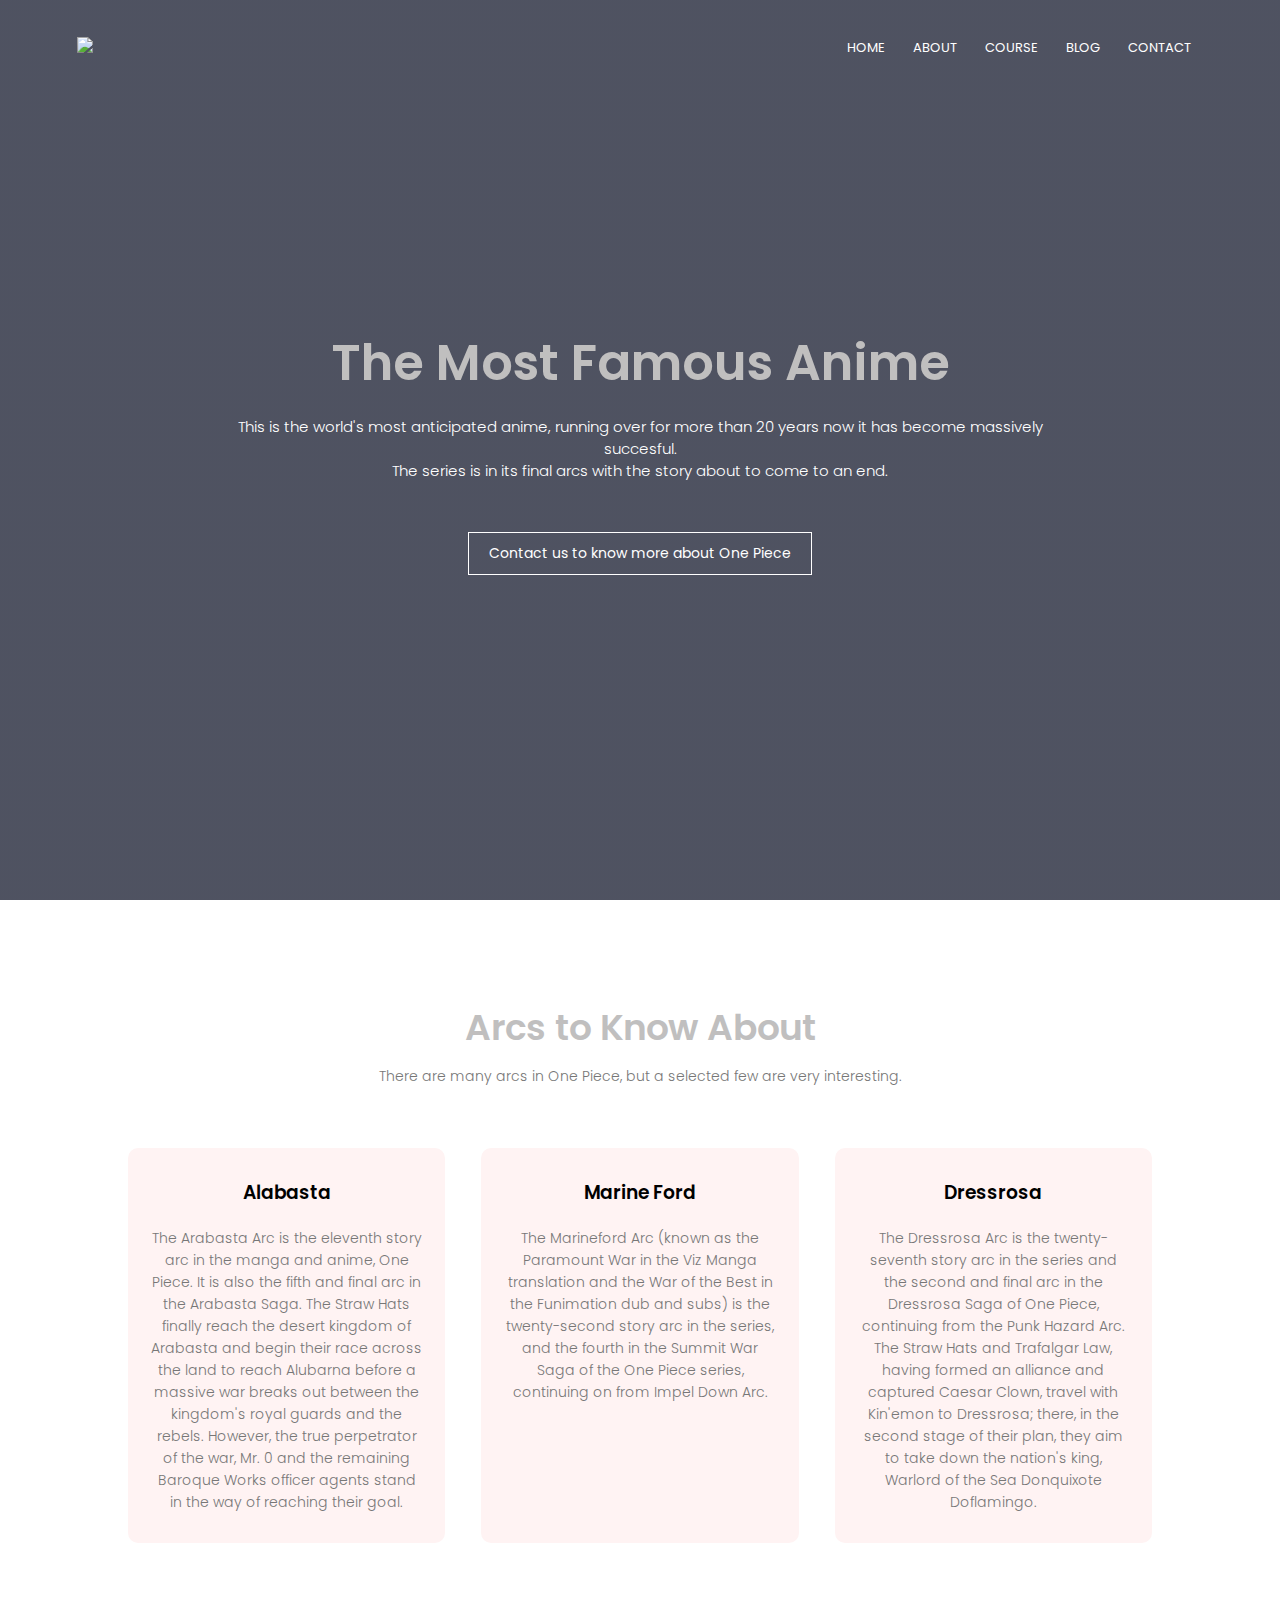
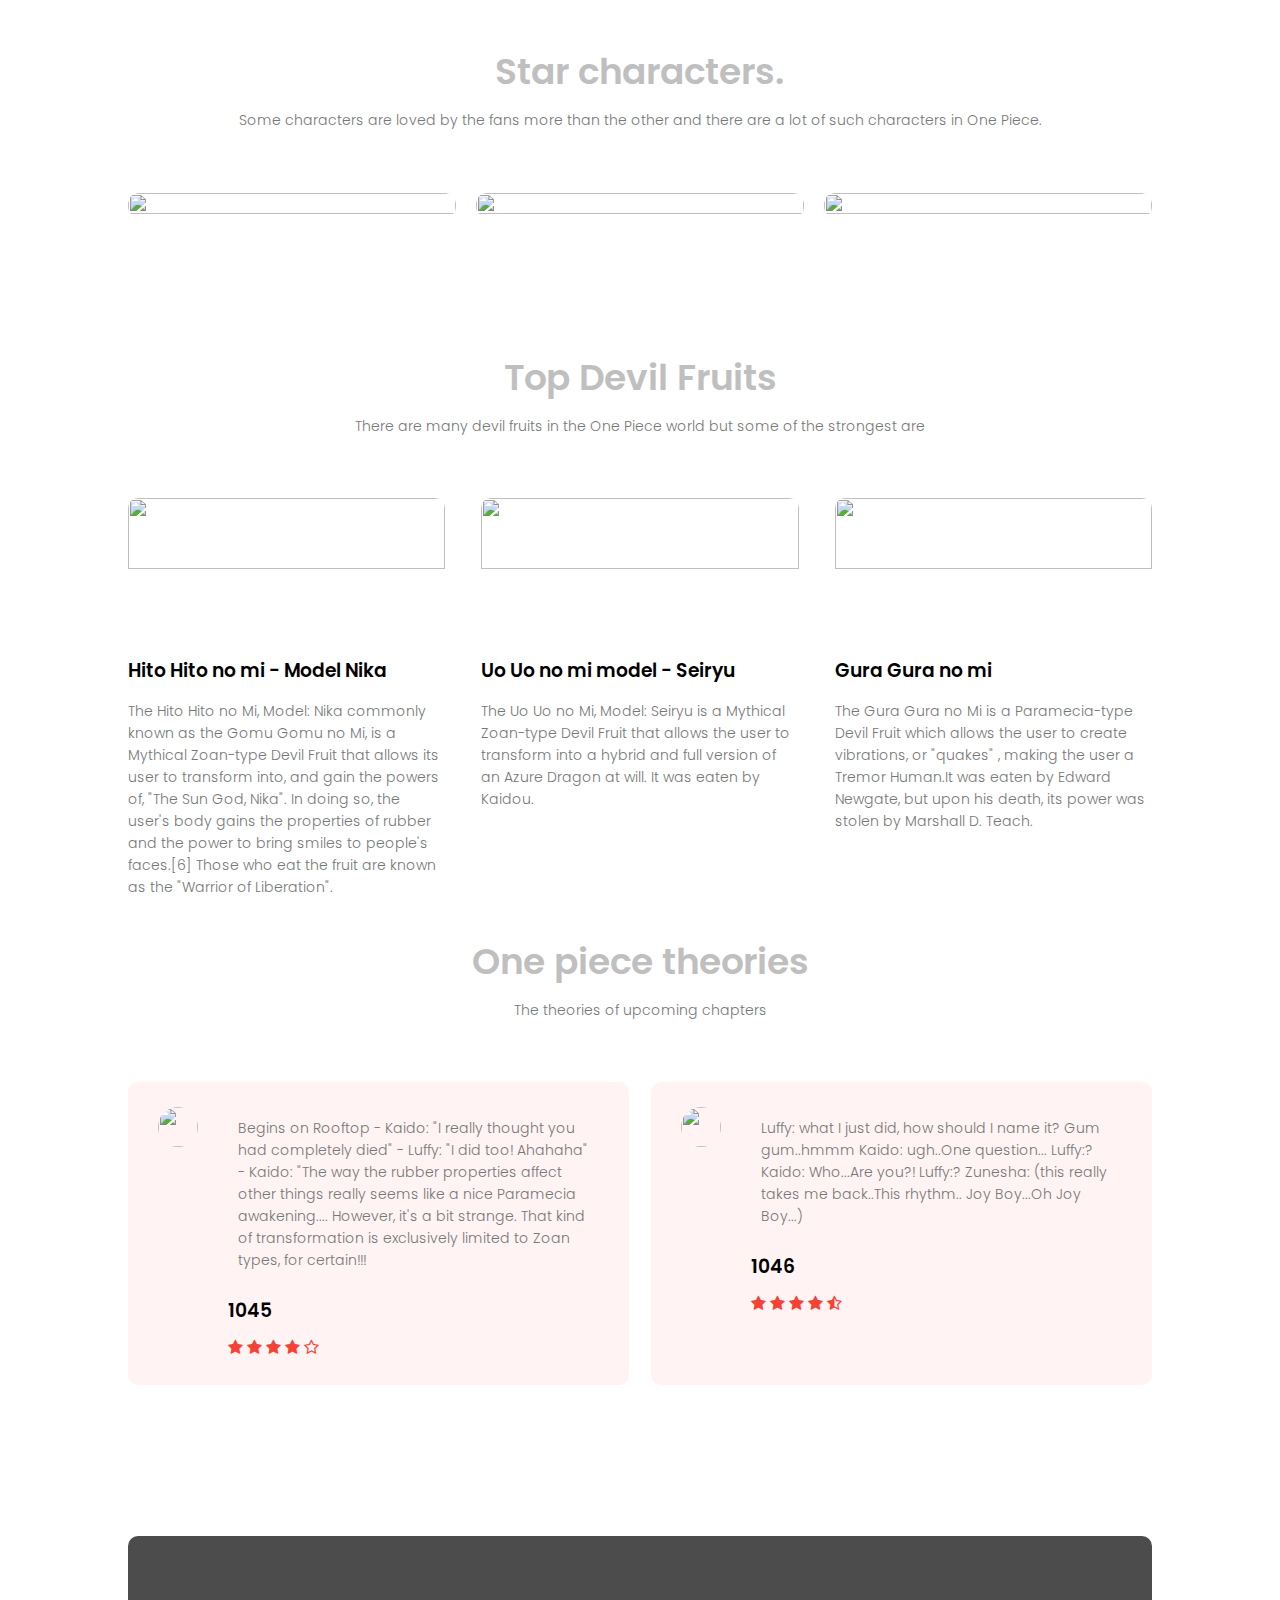
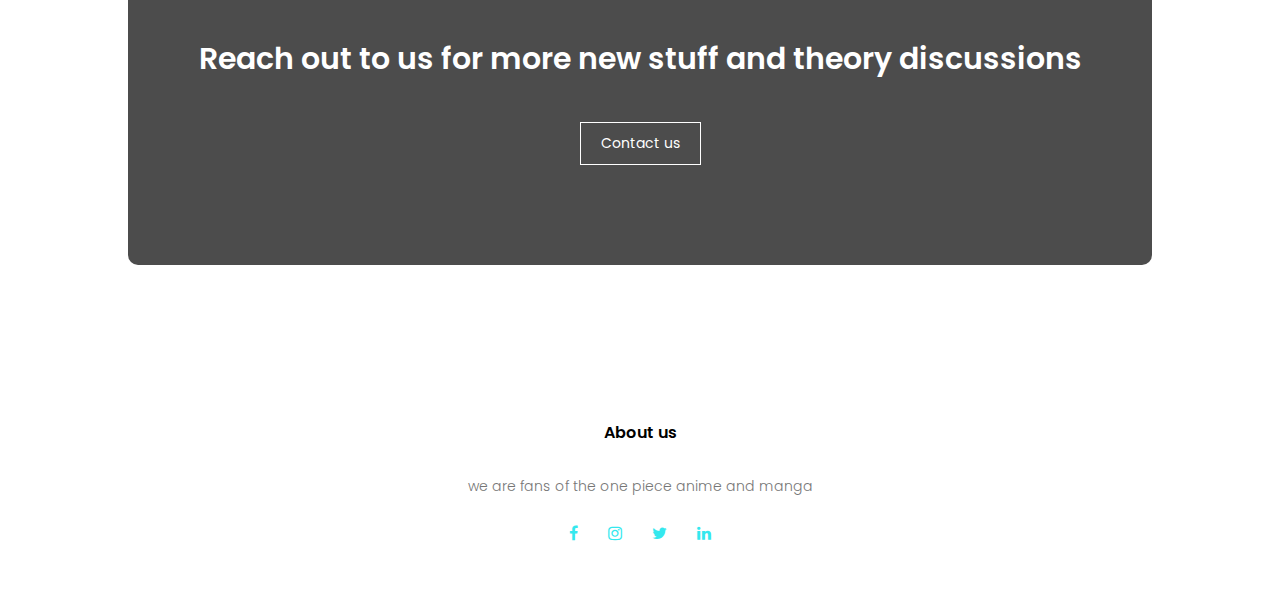
==== Index.html @ f1627eb2 "Add files via upload" ====
<!DOCTYPE html>
<html>
<head>
    <meta name="viewport" content="with=device-width, intial-scale = 1.0">
    <title> One Piece - The Mega Anime </title>
    <link rel="stylesheet" href="Style.css">
    <link rel="preconnect" href="https://fonts.googleapis.com">
    <link rel="preconnect" href="https://fonts.gstatic.com" crossorigin>
    <link href="https://fonts.googleapis.com/css2?family=Poppins:wght@100;200;300;400;600;700&display=swap" rel="stylesheet">
    <link rel="stylesheet" href="https://stackpath.bootstrapcdn.com/font-awesome/4.7.0/css/font-awesome.min.css">
</head>
<body>
   <section class="header">
       <nav>
           <a href="Index.html"><img src="Images/One.png"</a>
           <div class="nav-links" id="navLinks">
            <i class="fa fa-times" onclick="hidemenu()"></i>
               <ul>
                   <li><a href="">HOME</a></li>
                   <li><a href="">ABOUT</a></li>
                   <li><a href="">COURSE</a></li>
                   <li><a href="">BLOG</a></li>
                   <li><a href="">CONTACT</a></li>
                   
               </ul>
           </div>
           <i class="fa fa-bars" onclick="showmenu()"></i>
         </nav>
    <div class="text-box">
        <h1>The Most Famous Anime</h1>
        <p> This is the world's most anticipated anime, running over for more
            than 20 years now it has become massively succesful.<br> The series is in its 
            final arcs with the story about to come to an end.
        </p>
        <a href="" class="hero-btn">Contact us to know more about One Piece</a>
    </div>

   </section>

   <!-- course -->

<section class="course">
<h1> Arcs to Know About </h1>
<p> There are many arcs in One Piece, but a selected few are very interesting.</p>

<div class="row">
    <div class="course-col">
        <h3>Alabasta</h3>
        <p> 
            The Arabasta Arc is the eleventh story arc in the manga and anime, One Piece. 
            It is also the fifth and final arc in the Arabasta Saga.
The Straw Hats finally reach the desert kingdom of Arabasta and begin their
race across the land to reach Alubarna before a massive war breaks out between the kingdom's royal guards and the rebels. However, the true perpetrator of the war, Mr. 0 and the remaining Baroque Works officer agents stand in the way of reaching their goal.

        </p>
</div>

<div class="course-col">
    <h3>Marine Ford</h3>
    <p> The Marineford Arc (known as the Paramount War in the Viz Manga translation 
        and the War of the Best in the Funimation dub and subs) is the twenty-second story 
        arc in the series, and the fourth in the Summit War Saga of the One Piece series, continuing
         on from Impel Down Arc.

        
    </p>


</div>

<div class="course-col">
    <h3>Dressrosa</h3>
    <p> The Dressrosa Arc is the twenty-seventh story arc in the series and the
         second and final arc in the Dressrosa Saga of One Piece, continuing from 
         the Punk Hazard Arc.

        The Straw Hats and Trafalgar Law, having formed an alliance and captured Caesar Clown,
         travel with Kin'emon to Dressrosa; there, in the second stage of their plan, they aim 
         to take down the nation's king, Warlord of the Sea Donquixote Doflamingo.
        
       
        
    </p>


</div>

</div>
</section>

<!-------campus------->
<section class="campus">
    <h1>Star characters. </h1>
    <p> Some characters are loved by the fans
         more than the other and there are a lot of such characters in One Piece.</p>
     <div class="row">
         <div class="campus-col">
             <img src = "Images/luffy.jpg">
             <div class="layer">
                 <h3>Monkey D Luffy</h3>
             </div>

         </div>
         <div class="campus-col">
            <img src = "Images/zoro.jpg">
            <div class="layer">
                <h3>Pirate Hunter Zoro</h3>
            </div>

        </div>
        <div class="campus-col">
            <img src = "Images/shanks.jpg">
            <div class="layer">
                <h3>Red Haired Shanks</h3>
            </div>

        </div>
     </div>    
</section>

<!-------Facilities-->
<section class="facilities">
    <h1> Top Devil Fruits</h1>
    <p>There are many devil fruits in the One Piece world but some of the strongest are </p>
    <div class="row">
        <div class="facilities-col">
            <img src = "Images/hito.png">
            <h3>Hito Hito no mi - Model Nika</h3>
            <p>The Hito Hito no Mi, Model: Nika commonly known as the 
                 Gomu Gomu no Mi, is a Mythical Zoan-type Devil Fruit that allows its user to 
                 transform into, and gain the powers of, "The Sun God, Nika". In doing so,
                  the user's body gains the properties of rubber and the power to bring smiles
                   to people's faces.[6] Those who eat the fruit are known as the "Warrior of
                    Liberation". </p>
        </div>
        <div class="facilities-col">
            <img src = "Images/uouo.jpg">
            <h3>Uo Uo no mi model - Seiryu</h3>
            <p>The Uo Uo no Mi, Model: Seiryu is a Mythical Zoan-type Devil Fruit that allows the user to
                 transform into a hybrid and full version of an Azure Dragon at will. It was eaten by Kaidou.</p>
        </div>
        <div class="facilities-col">
            <img src = "Images/gura.webp">
            <h3>Gura Gura no mi</h3>
            <p>The Gura Gura no Mi is a Paramecia-type Devil Fruit which allows the user to create vibrations, or "quakes"
                , making the user a Tremor Human.It was eaten by 
                Edward Newgate, but upon his death, its power was stolen by Marshall D. Teach.</p>
        </div>
    </div>
</section>

<!-------Testimonials------->

<section class="testimonials">
    <h1>One piece theories</h1>
    <p> The theories of upcoming chapters</p>
    <div class="row">
        <div class="testimonial-col">
            <img src="Images/24.jpg">
            <div>
                <p> Begins on Rooftop

                    - Kaido: "I really thought you had completely died"
                    
                    - Luffy: "I did too! Ahahaha"
                    
                    - Kaido: "The way the rubber properties affect other things really seems
                     like a nice Paramecia awakening.... However, it's a bit strange. That kind
                      of transformation is exclusively limited to Zoan types, for certain!!!</p>
                      <h3> 1045 </h3>
                    <i class="fa fa-star"></i>
                    <i class="fa fa-star"></i>
                    <i class="fa fa-star"></i>
                    <i class="fa fa-star"></i>
                    <i class="fa fa-star-o"></i>
            </div>
        </div>
        <div class="testimonial-col">
            <img src="Images/25.jpg">
            <div>
                <p>Luffy: what I just did, how should I name it? Gum gum..hmmm

                    Kaido: ugh..One question...
                    
                    Luffy:?
                    
                    Kaido: Who...Are you?!
                    
                    Luffy:?
                    
                    Zunesha: (this really takes me back..This rhythm.. Joy Boy...Oh Joy Boy...) </p>
                      <h3> 1046 </h3>
                    <i class="fa fa-star"></i>
                    <i class="fa fa-star"></i>
                    <i class="fa fa-star"></i>
                    <i class="fa fa-star"></i>
                    <i class="fa fa-star-half-o"></i>
            </div>
        </div>
    </div>

</section>

<!--call to action-->
<section class="cta">
    <h1> Reach out to us for more new stuff and theory discussions</h1>
    <a href="" class="hero-btn">Contact us </a>
</section>

<section class="footer">
  <h4>About us</h4>
  <p>we are fans of the one piece anime and manga</p>
  <div class="icons">
    <i class="fa fa-facebook"></i>
    <i class="fa fa-instagram"></i>
    <i class="fa fa-twitter"></i>
    <i class="fa fa-linkedin"></i>
  </div>
</section>

<!-- ----javascript for toggle menu---- -->
<script>
     var navLinks = document.getElementById("navLinks");
     function showmenu(){
         navLinks.style.right="0";}
    function hidemenu(){
         navLinks.style.right="-200px";}
</script>
</body>
</html>
---- Style.css ----
*{
    margin: 0;
    padding: 0;
    font-family:'Poppins', sans-serif;
}
.header{
    min-height: 100vh;
    width:100%;
    background-image: linear-gradient(rgba(4,9,30,0.7),rgba(4,9,30,0.7)), url("Images/31.jpg");
    background-position: sticky;
    background-attachment: fixed;
    background-size: cover;
    position: relative;

}
nav{
    display: flex;
    padding: 2% 6%;
    justify-content: space-between;
    align-items: center;
}
nav img{
    width: 150px;
}
nav-links{
    flex: 1;
    text-align: right;
}
.nav-links ul li { 
    list-style: none;
    display: inline-block;
    padding: 8px 12px;
    position: relative;   
}

.nav-links ul li a{
    color: #fff;
    text-decoration: none;
    font-size: 13px;
}

.nav-links ul li::after{
    content: "";
    width: 0%;
    height: 2px;
    background: #f44336;
    display: block;
    margin: auto;
    transition: 0.5s;
}
.nav-links ul li:hover::after{
    width: 80%;
}
.text-box{
    width: 70%;
    color: #fff;
    position: absolute;
    top: 50%;
    left: 50%;
    transform: translate(-50%,-50%);
    text-align: center;
}
.text-box h1{
    font-size: 50px;
}
.text-box p {
    margin: 5px 0 40px;
    font-size: 15px;
    color: #fff;

}

.hero-btn {
    display: inline-block;
    text-decoration: none;
    color: #fff;
    border: 1px solid #fff;
    padding: 10px 20px;
    font-size: 14px;
    background: transparent;
    position: relative;
    cursor: pointer;
}
.hero-btn:hover{
    border: 1px solid #34e8ee;
    background: #34e8ee; 
    transition: 1s;
    color: black;
}
nav .fa{
    display: none;
}

@media(max-width: 700px){
    .text-box h1{
        font-size: 20px;
    }
    .nav-links ul li{
        display: block;
    }
    .nav-links{
        position: absolute;
        background: #34e8ee;
        height: 100vh;
        width: 200px;
        top: 0;
        right:-200px;
        text-align: left;
        z-index: 2;
        transition: 1s;
    }
    nav .fa {
        display: block;
        color: #fff;
        margin: 10px;
        font-size: 22px;
        cursor: pointer;
        
    }
    .nav-links ul{
        padding: 30px;
    }
}
/* -----course----- */
.course{
    width: 80%;
    margin: auto;
    text-align: center;
    padding-top: 100px;
}
h1{
    font-size: 36px;
    font-weight: 600;
    color: rgb(192, 191, 191);
}

p{
    color: #777;
    font-size: 14px;
    font-weight: 300;
    line-height: 22px;
    padding: 10px;
}
.row{
    margin-top: 5%;
    display: flex;
    justify-content: space-between;
}
.course-col{
    flex-basis: 31%;
    background: #fff3f3;
    border-radius: 10px;
    margin-bottom: 5%;
    padding: 20px 12px;
    box-sizing: border-box;
    transition: 1s;

}
h3{
    text-align: center;
    font-weight: 600;
     margin: 10px 0;

}
.course-col:hover{
    box-shadow:0 0 20px 0px rgba(0,0,0,0.4) ;
}
@media(max-width:700px){
    .row{
        flex-direction: column;
    }
}

/* campus */
.campus{
    width: 80%;
    margin: auto;
    text-align: center;
    padding-top: 50px;

}
.campus-col{
    flex-basis: 32%;
    border-radius: 10px;
    margin-bottom: 30px;
    position: relative;
    overflow: hidden;
}
.campus-col img{
    width: 100%;
    height:90%;
    display: block;
    border-radius: 10px;
}

.layer{
    background: transparent;
    height: 90%;
    width: 100%;
    position:absolute;
    top: 0;
    left: 0;
    transition: 1s;
}
.layer:hover{
    background: rgba(32, 234, 241, 0.671);
}
.layer h3{
    width: 100%;
    font-weight: 500;
    color: #fff;
    font-size: 26px;
    bottom: 0;
    left:50%;
    transform:translate(-50%);
    position: absolute;
    opacity: 0;
    transition: 1s;

}
.layer:hover h3{
     bottom: 49%;
     opacity: 1;
}
/* Facilities */
.facilities{
    width: 80%;
    margin:auto;
    text-align: center;
    padding-top: 100px;
}
.facilities-col{
    flex-basis: 31%;
    border-radius: 10px;
    margin-bottom: 5%;
    text-align: left;
}
.facilities-col img {
    width: 100%;
    height:50%;
    border-radius: 10px;
}
.facilities-col p{
    padding: 0;
}
.facilities-col h3{
    margin-top: 16px;
    margin-bottom: 15px;
    text-align: left;
}
/* testimonial */

.testimonials {
    width: 80%;
    margin: auto;
    padding-top: 100px;
    text-align: center;

}
.testimonial-col{
    flex-basis: 44%;
    border-radius: 10px;
    margin-bottom: 5%;
    text-align: left;
    background: #fff3f3;
    padding: 25px;
    cursor: pointer;
    display: flex;
    
}
.testimonial-col img{
    height: 40px;
    width: 40px;
    margin-left: 5px;
    margin-right: 30px;
    border-radius: 50%;

}
.testimonials-col p{
    padding: 0;
}
.testimonial-col h3{
    margin-top: 15px;
    text-align: left;

}
.testimonial-col .fa{
    color: #f44336;
}
@media(max-width:700px)
{
    .testimonial-col img{
        margin-left: 0px;
        margin-right: 15px;
    }
}

/* call to action */
.cta{
        margin: 100px auto;
        width: 80%;
        background-image: linear-gradient(rgba(0,0,0,0.7),rgba(0,0,0,0.7)),url(Images/33.jpg);
        background-position: center;
        background-size: cover;
        border-radius: 10px;
        text-align: center;
        padding: 100px 0;
    }
    .cta h1{
        color: #fff;
            margin-bottom: 40px;
            font-size: 30px;
            padding: 0;
    }
    @media(max-width: 700px){
        .cta h1{
            font-size: 24px;
        }
    }

    .footer{
        width: 100%;
        text-align: center;
        padding: 30px 0;
    }

    .footer h4{
        margin-top: 25px;
        margin-bottom: 20px;
        font-weight: 600;
    }
    .icons .fa {
        color: #34e8ee;
        margin: 0 13px;
        cursor: pointer;
        padding: 18px 0;
         
    }
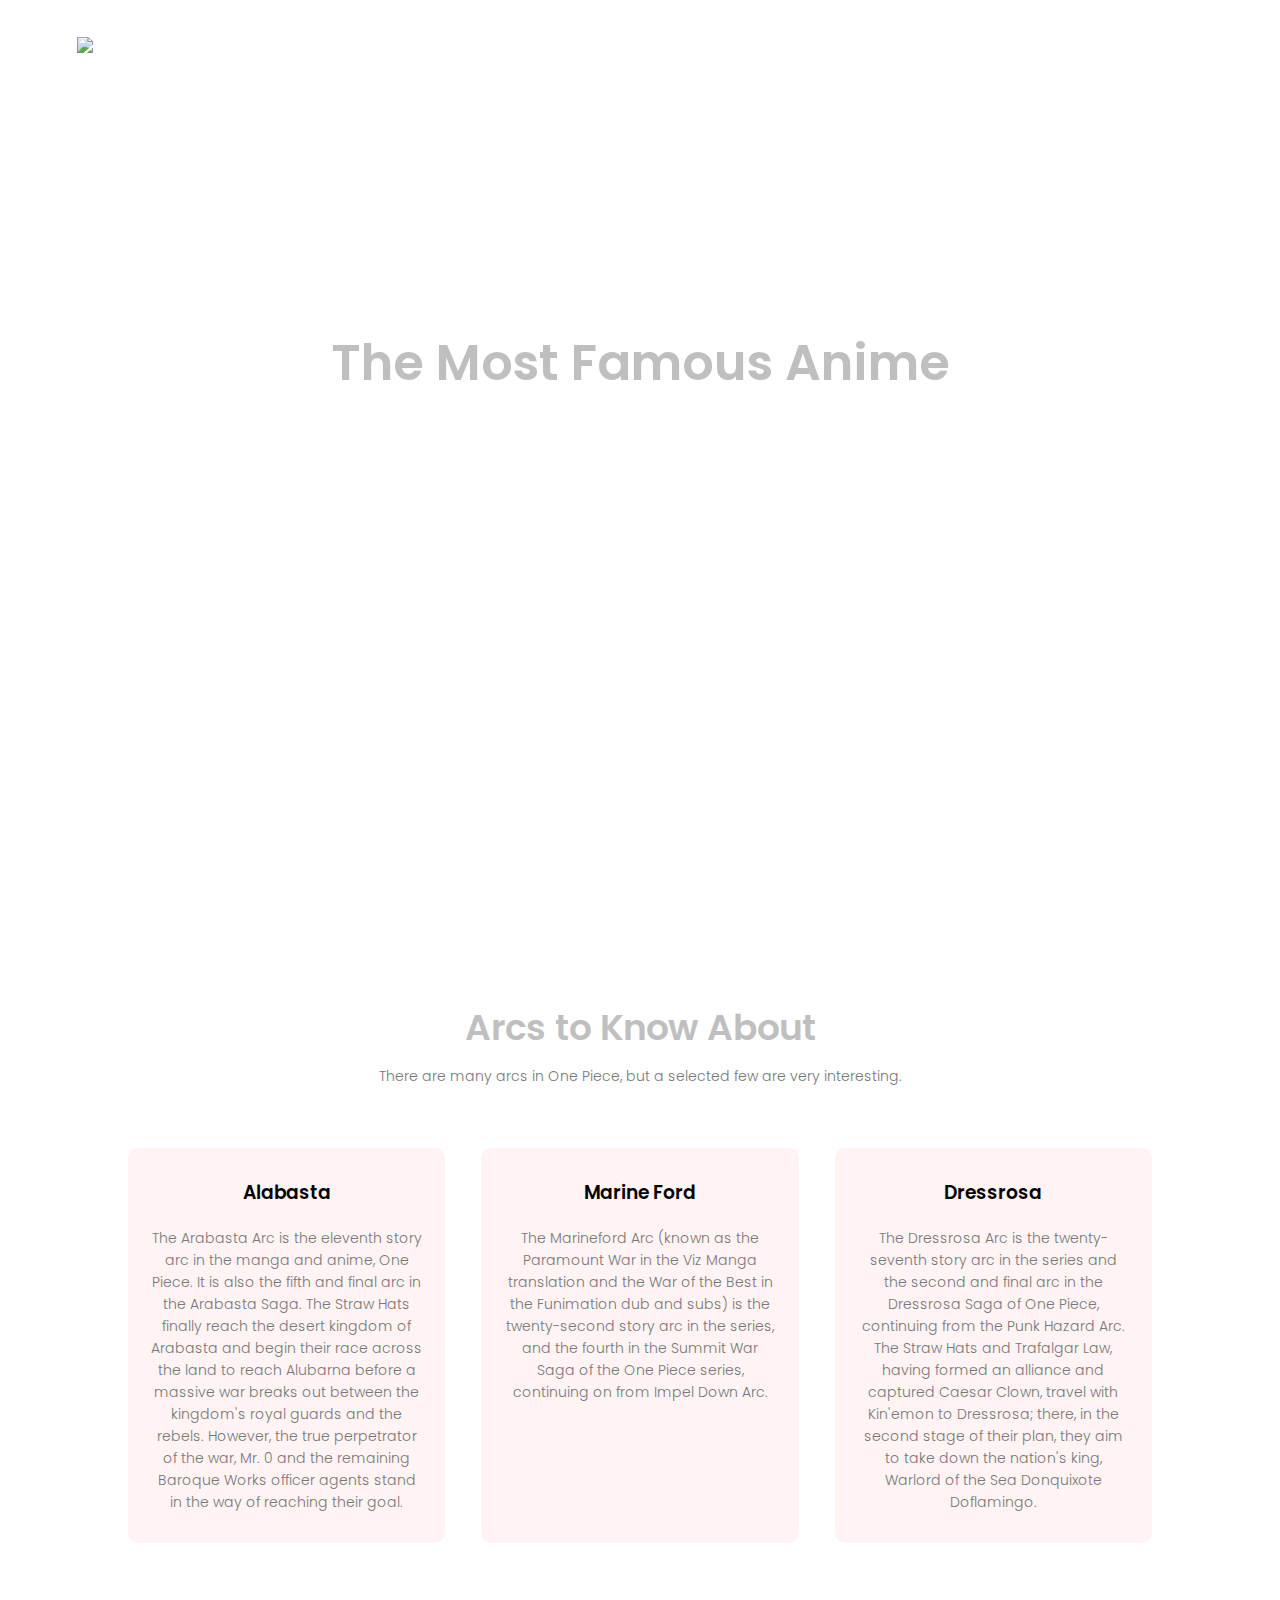
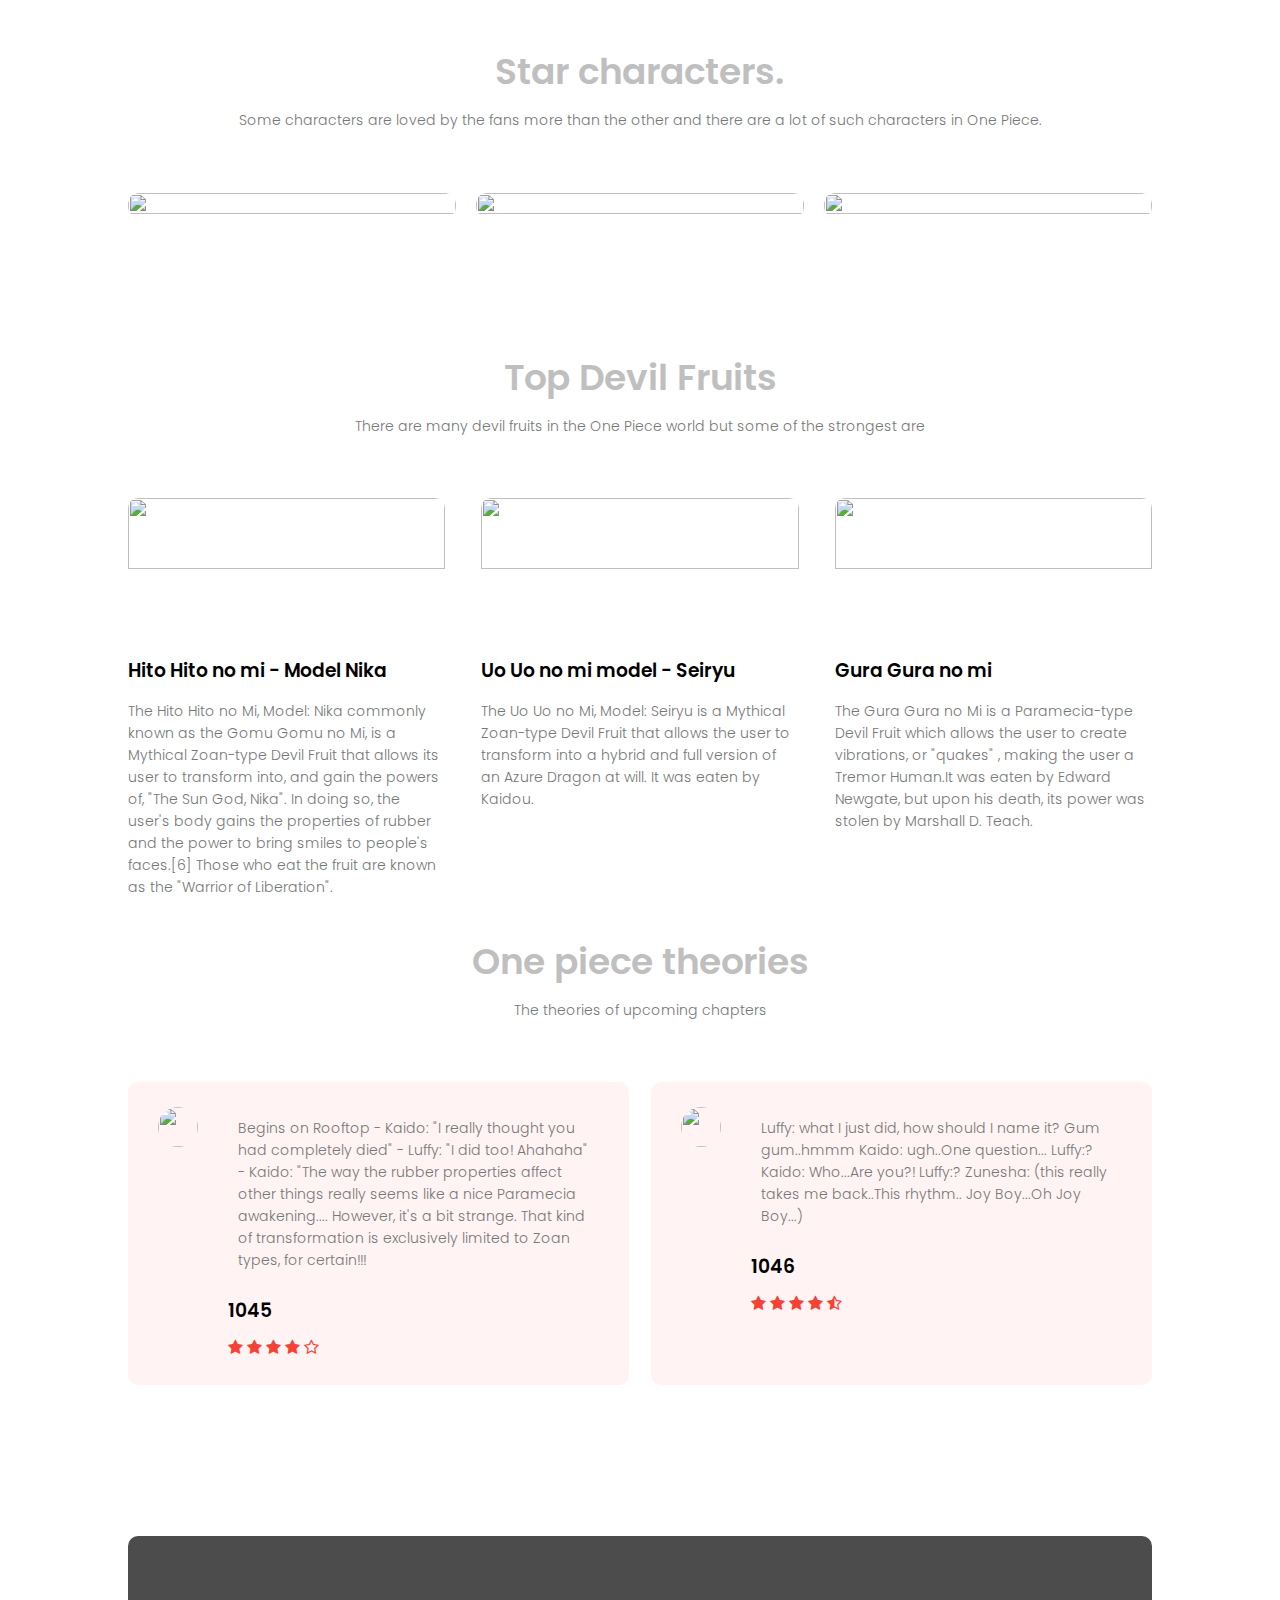
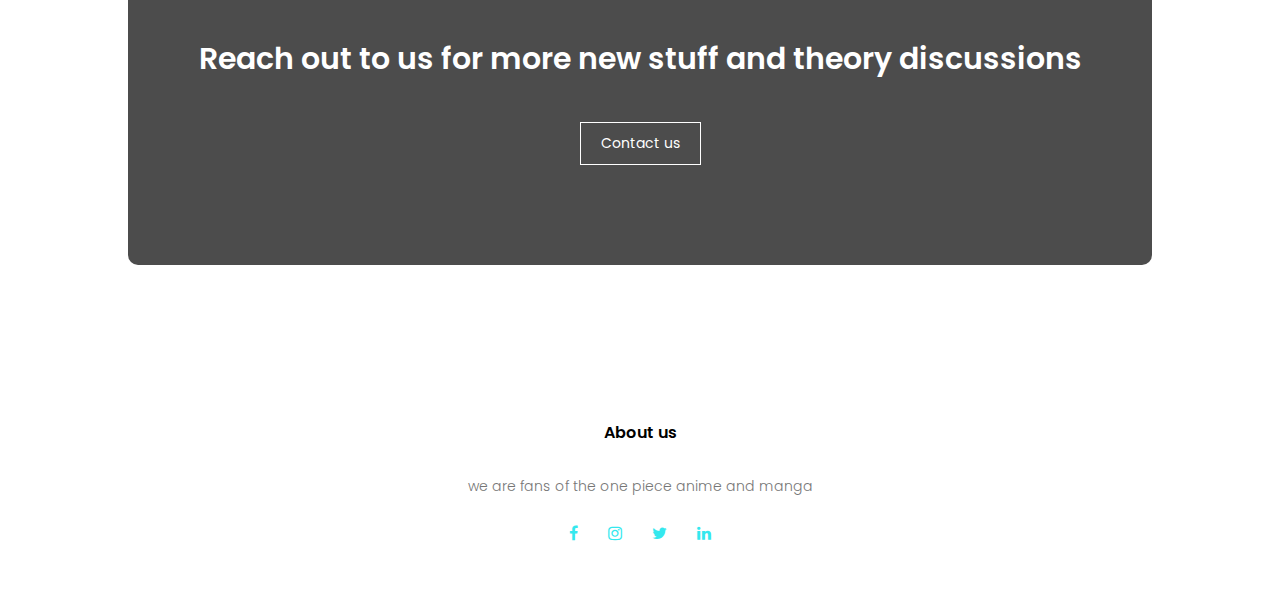
==== commit ea4b8e6c: "Add files via upload" ====
--- a/Index.html
+++ b/Index.html
@@ -11,13 +11,18 @@
 </head>
 <body>
    <section class="header">
+       
+       <video  autoplay loop muted plays-inline class="back-video">
+           <source src="Images/One Piece 1.mp4" type="video/mp4">
+       </video> 
+       
        <nav>
            <a href="Index.html"><img src="Images/One.png"</a>
            <div class="nav-links" id="navLinks">
             <i class="fa fa-times" onclick="hidemenu()"></i>
                <ul>
-                   <li><a href="">HOME</a></li>
-                   <li><a href="">ABOUT</a></li>
+                   <li><a href="Index.html">HOME</a></li>
+                   <li><a href="About.html">ABOUT</a></li>
                    <li><a href="">COURSE</a></li>
                    <li><a href="">BLOG</a></li>
                    <li><a href="">CONTACT</a></li>
@@ -96,8 +101,10 @@
      <div class="row">
          <div class="campus-col">
              <img src = "Images/luffy.jpg">
+            
              <div class="layer">
                  <h3>Monkey D Luffy</h3>
+                
              </div>
 
          </div>
--- a/Style.css
+++ b/Style.css
@@ -6,13 +6,24 @@
 .header{
     min-height: 100vh;
     width:100%;
-    background-image: linear-gradient(rgba(4,9,30,0.7),rgba(4,9,30,0.7)), url("Images/31.jpg");
+    background-image: linear-gradient(rgba(4,9,30,0.7),rgba(4,9,30,0.7)), /*url("Images/31.jpg") */; 
     background-position: sticky;
     background-attachment: fixed;
     background-size: cover;
     position: relative;
 
 }
+.back-video{
+    position: absolute;
+    bottom: 0;
+    right: 0;
+    width: 100%;
+    height: auto;
+    z-index: -1;
+    
+}
+
+
 nav{
     display: flex;
     padding: 2% 6%;
@@ -21,10 +32,12 @@
 }
 nav img{
     width: 150px;
+    
 }
 nav-links{
     flex: 1;
     text-align: right;
+    
 }
 .nav-links ul li { 
     list-style: none;
@@ -193,6 +206,7 @@
     border-radius: 10px;
 }
 
+
 .layer{
     background: transparent;
     height: 90%;
@@ -204,6 +218,7 @@
 }
 .layer:hover{
     background: rgba(32, 234, 241, 0.671);
+    z-index: 2;
 }
 .layer h3{
     width: 100%;
@@ -335,4 +350,43 @@
         cursor: pointer;
         padding: 18px 0;
          
-    }+    }
+    /*-----About us Page-----*/
+    .sub-header {
+        height: 50vh;
+        width: 100%;
+        background-image: linear-gradient(rgba(4,9,30,0.7),rgba(4,9,30,0.7)), url(Images/33.jpg);
+        background-position: sticky;
+        background-size: cover;
+        text-align:center ;
+        color: #fff;
+
+    }
+    .sub-header h1{
+       margin-top: 80px;
+    }
+    .about-us{
+        width: 80%;
+        margin: auto;
+        padding-top: 80px;
+        padding-bottom: 50px;
+    }
+    .about.col{
+        flex-basis: 48%;
+        padding: 30px 2px;
+
+    }
+    .about-col img{
+        width: 100%;
+    }
+    .about-col h1{
+        padding: 0;
+    }
+    .about-col p{
+        padding: 15px 0 25px;
+    }
+    .blue-btn{
+        border: 1px solid #34e8ee;
+        background: transparent;
+        color: #34e8ee  ;
+    }
